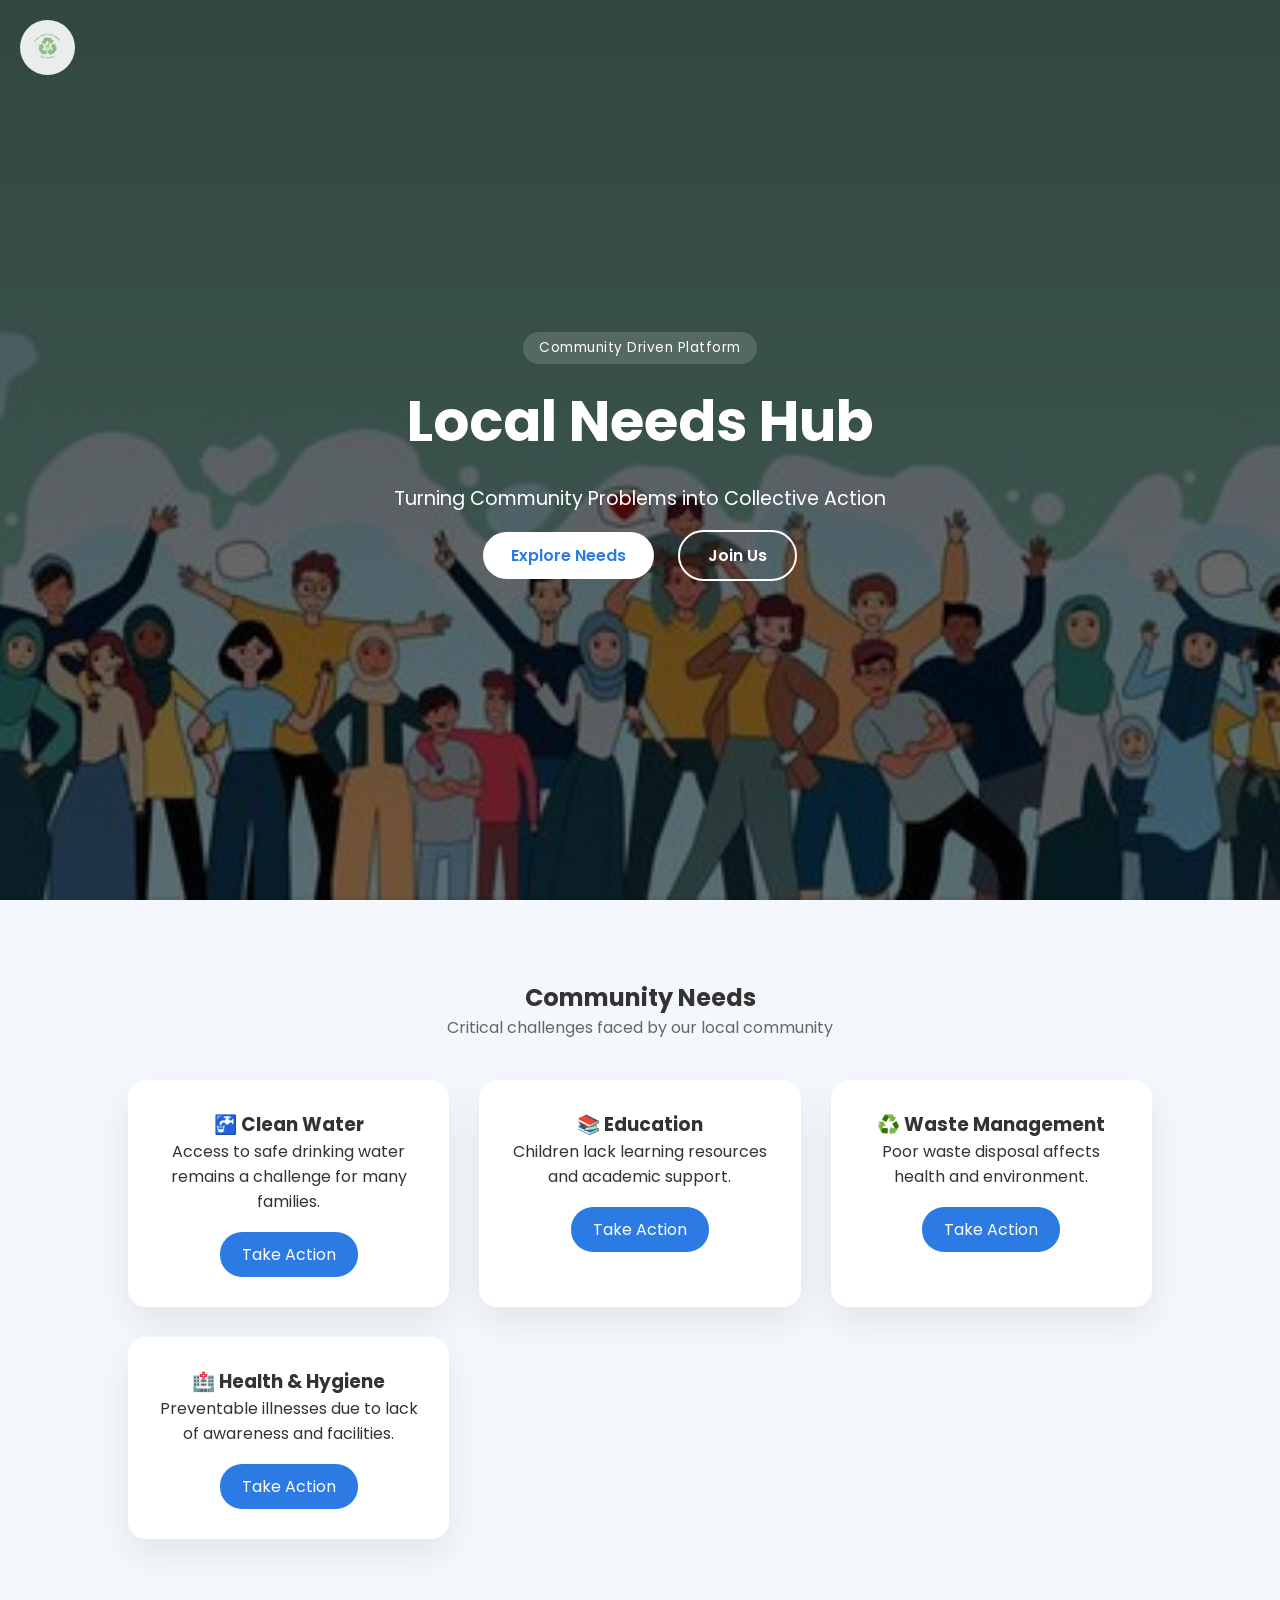
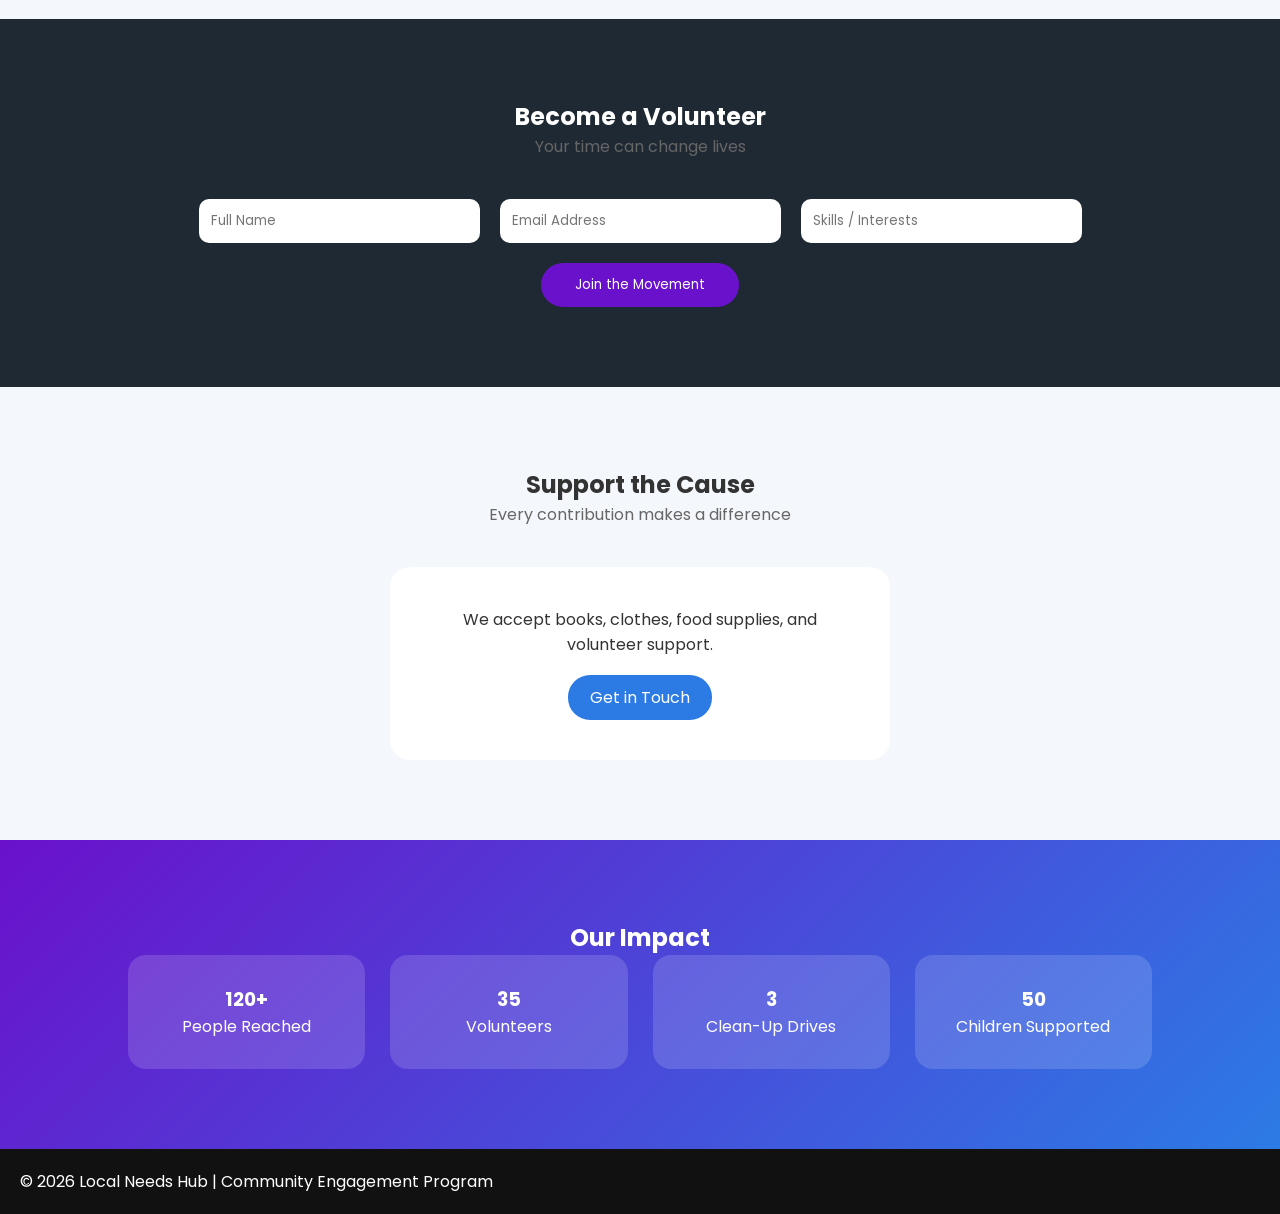
==== index.html @ 1763ef64 "Add files via upload" ====
<!DOCTYPE html>
<html lang="en">
<head>
    <meta charset="UTF-8">
    <title>Local Needs Hub</title>
    <link rel="stylesheet" href="style.css">
    <link href="https://fonts.googleapis.com/css2?family=Poppins:wght@300;400;600&display=swap" rel="stylesheet">
</head>
<body>

<!-- HERO -->
<section class="hero">

    <!-- 🔵 ADDED: BADGE ICON (top-left corner) -->
    <a href="badges.html" class="badge-link" title="View Community Badges">
        <img src="img/img2.png" alt="Community Badges">
    </a>
    <!-- 🔵 END ADD -->

    <div class="hero-content">

        <!-- 🔵 ADDED: HERO BADGE TEXT -->
        <span class="hero-badge">Community Driven Platform</span>
        <!-- 🔵 END ADD -->

        <h1>Local Needs Hub</h1>
        <p>Turning Community Problems into Collective Action</p>
        <div class="hero-buttons">
            <a href="#needs">Explore Needs</a>
            <a href="#volunteer" class="secondary">Join Us</a>
        </div>
    </div>
</section>

<!-- NEEDS -->
<section id="needs" class="section">
    <h2>Community Needs</h2>
    <p class="section-subtitle">Critical challenges faced by our local community</p>

    <div class="grid">
        <div class="need-card">
            <h3>🚰 Clean Water</h3>
            <p>Access to safe drinking water remains a challenge for many families.</p>
            <a href="water.html" class="action-btn">Take Action</a>
        </div>

        <div class="need-card">
            <h3>📚 Education</h3>
            <p>Children lack learning resources and academic support.</p>
            <a href="education.html" class="action-btn">Take Action</a>
        </div>

        <div class="need-card">
            <h3>♻️ Waste Management</h3>
            <p>Poor waste disposal affects health and environment.</p>
            <a href="waste.html" class="action-btn">Take Action</a>
        </div>

        <div class="need-card">
            <h3>🏥 Health & Hygiene</h3>
            <p>Preventable illnesses due to lack of awareness and facilities.</p>
            <a href="health.html" class="action-btn">Take Action</a>
        </div>
    </div>
</section>

<!-- VOLUNTEER -->
<section id="volunteer" class="section dark">
    <h2>Become a Volunteer</h2>
    <p class="section-subtitle">Your time can change lives</p>

    <form class="volunteer-form" id="volunteerForm">
        <input type="text" placeholder="Full Name" required>
        <input type="email" placeholder="Email Address" required>
        <input type="text" placeholder="Skills / Interests">
        <button type="submit">Join the Movement</button>
    </form>
</section>

<!-- DONATE -->
<section id="donate" class="section">
    <h2>Support the Cause</h2>
    <p class="section-subtitle">Every contribution makes a difference</p>

    <div class="donate-box">
        <p>We accept books, clothes, food supplies, and volunteer support.</p>
        <a href="#" class="action-btn" id="openDonateModal">Get in Touch</a>
    </div>
</section>

<!-- IMPACT -->
<section class="section impact">
    <h2>Our Impact</h2>

    <div class="impact-grid">
        <div class="impact-card">
            <h3>120+</h3>
            <p>People Reached</p>
        </div>
        <div class="impact-card">
            <h3>35</h3>
            <p>Volunteers</p>
        </div>
        <div class="impact-card">
            <h3>3</h3>
            <p>Clean-Up Drives</p>
        </div>
        <div class="impact-card">
            <h3>50</h3>
            <p>Children Supported</p>
        </div>
    </div>
</section>

<!-- FOOTER -->
<footer>
    <p>© 2026 Local Needs Hub | Community Engagement Program</p>
</footer>

<!-- GET IN TOUCH MODAL -->
<div class="modal" id="donateModal">
    <div class="modal-content">
        <span class="close-btn" id="closeDonateModal">&times;</span>

        <h2>Get in Touch</h2>
        <p class="section-subtitle">Tell us how you would like to support</p>

        <form id="donateForm">
            <input type="text" placeholder="Full Name" required>
            <input type="email" placeholder="Email Address" required>
            <input type="tel" placeholder="Mobile Number" required>

            <select required>
                <option value="">What do you want to donate?</option>
                <option>Books</option>
                <option>Clothes</option>
                <option>Food Supplies</option>
                <option>Volunteer Support</option>
                <option>Other</option>
            </select>

            <textarea placeholder="Additional information (quantity, ideas, pickup location, etc.)"></textarea>

            <button type="submit">Submit</button>
        </form>
    </div>
</div>

<script src="script.js"></script>
</body>
</html>
---- style.css ----
* {
    margin: 0;
    padding: 0;
    box-sizing: border-box;
    font-family: 'Poppins', sans-serif;
}

html {
    scroll-behavior: smooth;
}

body {
    background: #f4f7fb;
    color: #333;
}

/* ================= HERO ================= */
.hero {
    height: 100vh;
    position: relative;
    display: flex;
    justify-content: center;
    align-items: center;
    text-align: center;
    color: white;
    background: url('img/img1.jpg') center top / cover no-repeat;
}

.hero::before {
    content: "";
    position: absolute;
    inset: 0;
    background: linear-gradient(rgba(0,0,0,0.65), rgba(0,0,0,0.55));
}

.hero-content {
    position: relative;
    z-index: 1;
}

.hero h1 {
    font-size: 3.5rem;
}

.hero p {
    margin: 20px 0 30px;
    font-size: 1.2rem;
}

.hero-buttons a {
    text-decoration: none;
    padding: 12px 28px;
    border-radius: 30px;
    margin: 10px;
    background: white;
    color: #2c7be5;
    font-weight: 600;
}

.hero-buttons .secondary {
    background: transparent;
    border: 2px solid white;
    color: white;
}

/* ================= SECTION ================= */
.section {
    padding: 80px 10%;
    text-align: center;
}

.section-subtitle {
    color: #666;
    margin-bottom: 40px;
}

/* ================= GRID ================= */
.grid {
    display: grid;
    grid-template-columns: repeat(auto-fit, minmax(250px, 1fr));
    gap: 30px;
}

.need-card {
    background: white;
    padding: 30px;
    border-radius: 18px;
    box-shadow: 0 15px 35px rgba(0,0,0,0.08);
}

/* ================= BUTTON ================= */
.action-btn {
    display: inline-block;
    margin-top: 18px;
    padding: 10px 22px;
    background: #2c7be5;
    color: white;
    text-decoration: none;
    border-radius: 22px;
}

/* ================= VOLUNTEER ================= */
.dark {
    background: #1f2933;
    color: white;
}

.volunteer-form {
    display: flex;
    flex-wrap: wrap;
    gap: 20px;
    justify-content: center;
}

.volunteer-form input {
    padding: 12px;
    border-radius: 10px;
    border: none;
    min-width: 260px;
}

.volunteer-form button {
    padding: 12px 34px;
    background: #6a11cb;
    color: white;
    border-radius: 25px;
    border: none;
    cursor: pointer;
}

/* ================= DONATE ================= */
.donate-box {
    background: white;
    padding: 40px;
    border-radius: 20px;
    max-width: 500px;
    margin: auto;
}

/* ================= IMPACT ================= */
.impact {
    background: linear-gradient(135deg, #6a11cb, #2c7be5);
    color: white;
}

.impact-grid {
    display: grid;
    grid-template-columns: repeat(auto-fit, minmax(200px, 1fr));
    gap: 25px;
}

.impact-card {
    background: rgba(255,255,255,0.15);
    padding: 30px;
    border-radius: 18px;
}

/* ================= FOOTER ================= */
footer {
    background: #111;
    color: white;
    padding: 20px;
}

/* ================= MODAL ================= */
.modal {
    display: none;
    position: fixed;
    inset: 0;
    background: rgba(0,0,0,0.6);
    z-index: 999;
    align-items: center;
    justify-content: center;
}

.modal-content {
    background: white;
    padding: 35px;
    border-radius: 20px;
    width: 90%;
    max-width: 450px;
    position: relative;
}

.modal-content input,
.modal-content select,
.modal-content textarea {
    width: 100%;
    padding: 12px;
    margin: 10px 0;
    border-radius: 10px;
    border: 1px solid #ddd;
}

.modal-content textarea {
    resize: none;
    height: 80px;
}

.modal-content button {
    width: 100%;
    padding: 12px;
    border-radius: 25px;
    border: none;
    background: #2c7be5;
    color: white;
}

.close-btn {
    position: absolute;
    top: 12px;
    right: 18px;
    font-size: 1.5rem;
    cursor: pointer;
}

/* ================= BADGE ICON (TOP-LEFT HERO) ================= */
.badge-link {
    position: absolute;
    top: 20px;
    left: 20px;
    z-index: 3;
}

.badge-link img {
    width: 55px;
    height: 55px;
    border-radius: 50%;
    cursor: pointer;
    background: rgba(255,255,255,0.9);
    padding: 6px;
    transition: transform 0.3s ease, box-shadow 0.3s ease;
}

.badge-link img:hover {
    transform: scale(1.1);
    box-shadow: 0 0 18px rgba(0,0,0,0.4);
}

/* ================= HERO BADGE TEXT ================= */
.hero-badge {
    display: inline-block;
    margin-bottom: 15px;
    padding: 6px 16px;
    border-radius: 20px;
    background: rgba(255,255,255,0.15);
    color: white;
    font-size: 0.85rem;
    letter-spacing: 0.5px;
}
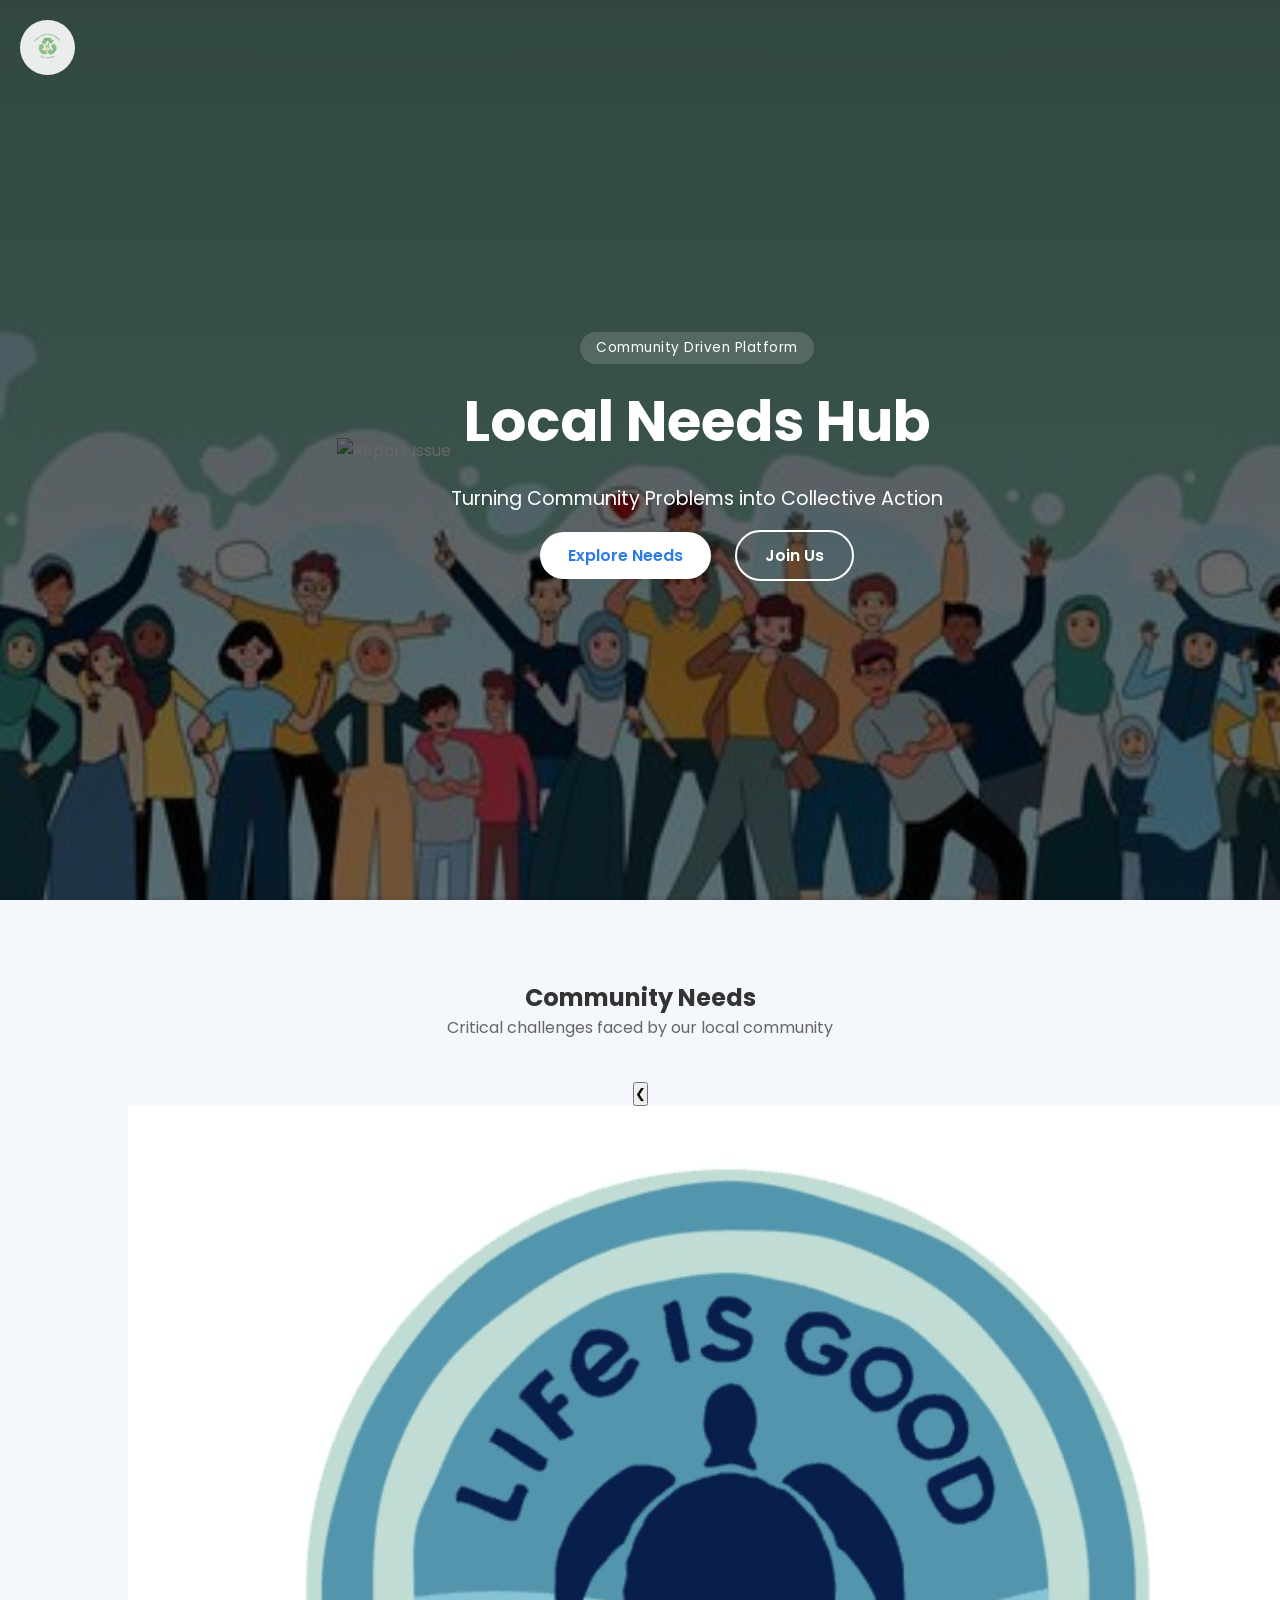
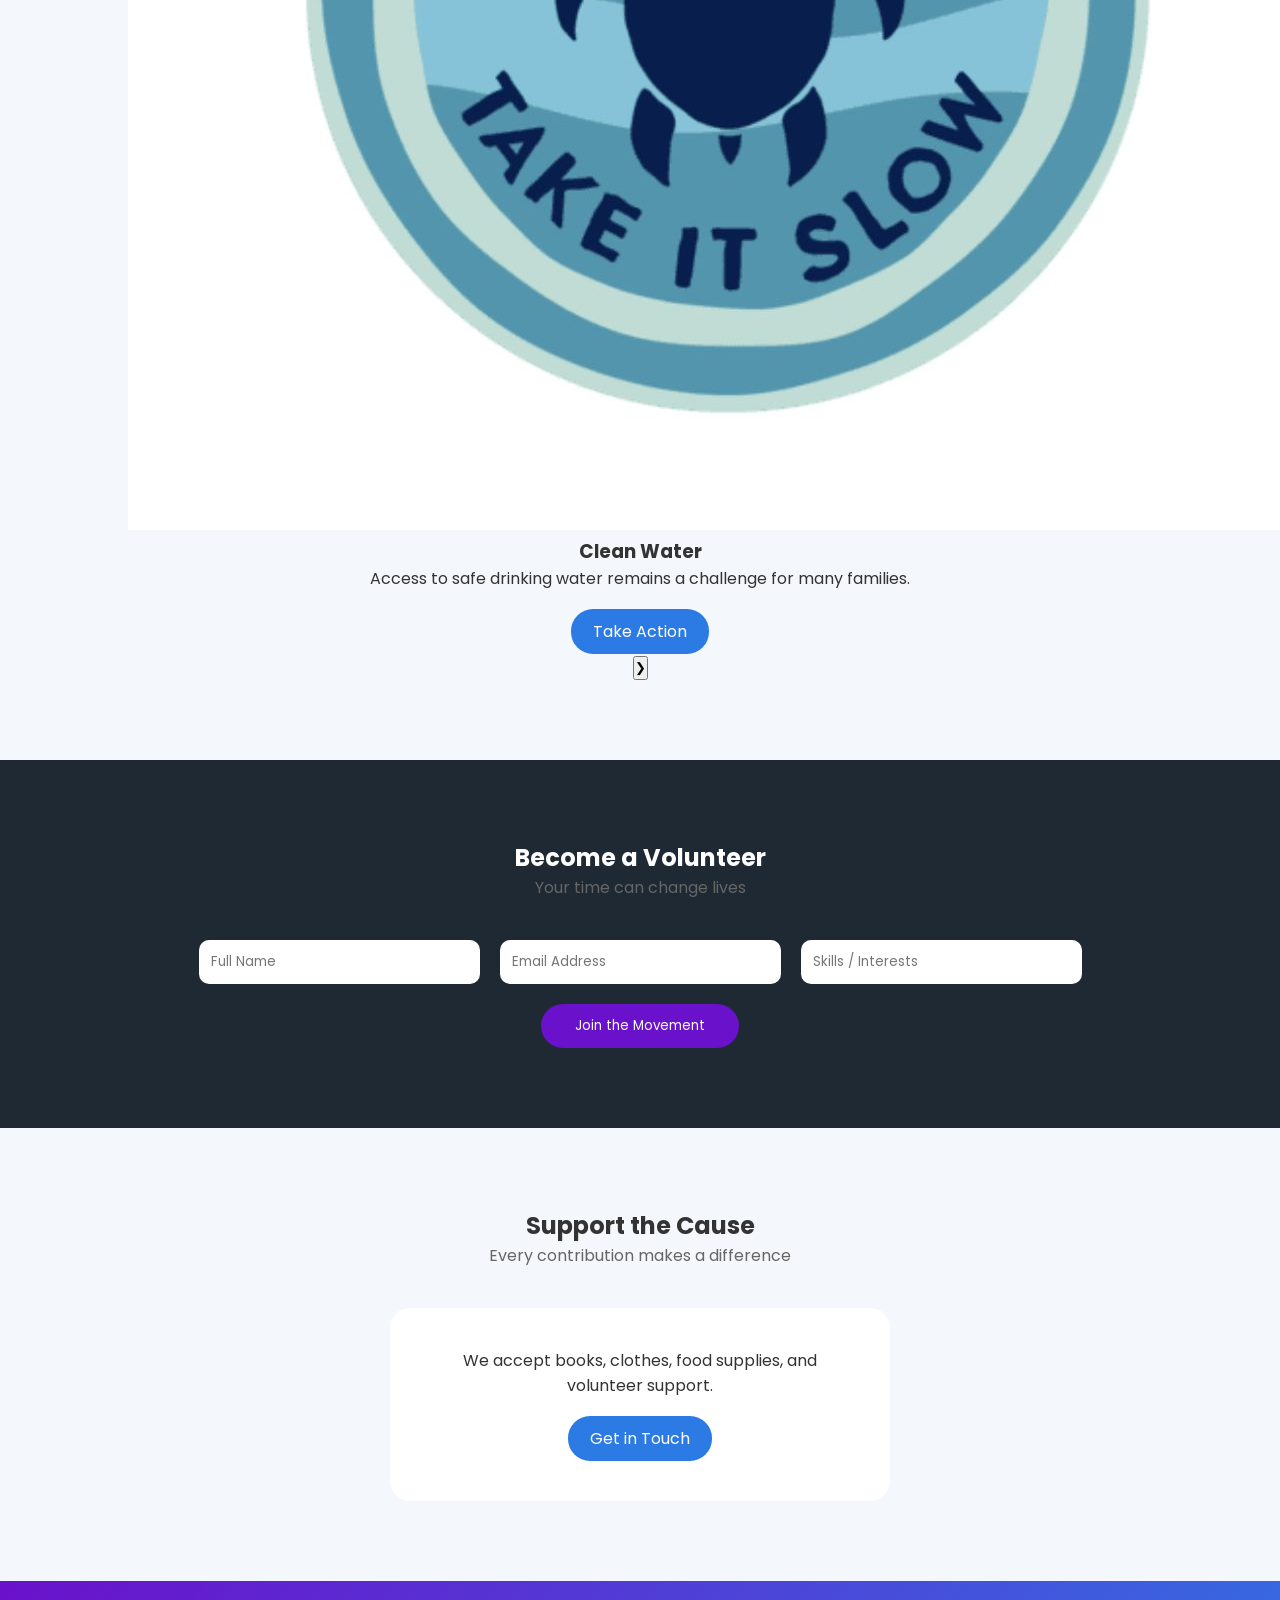
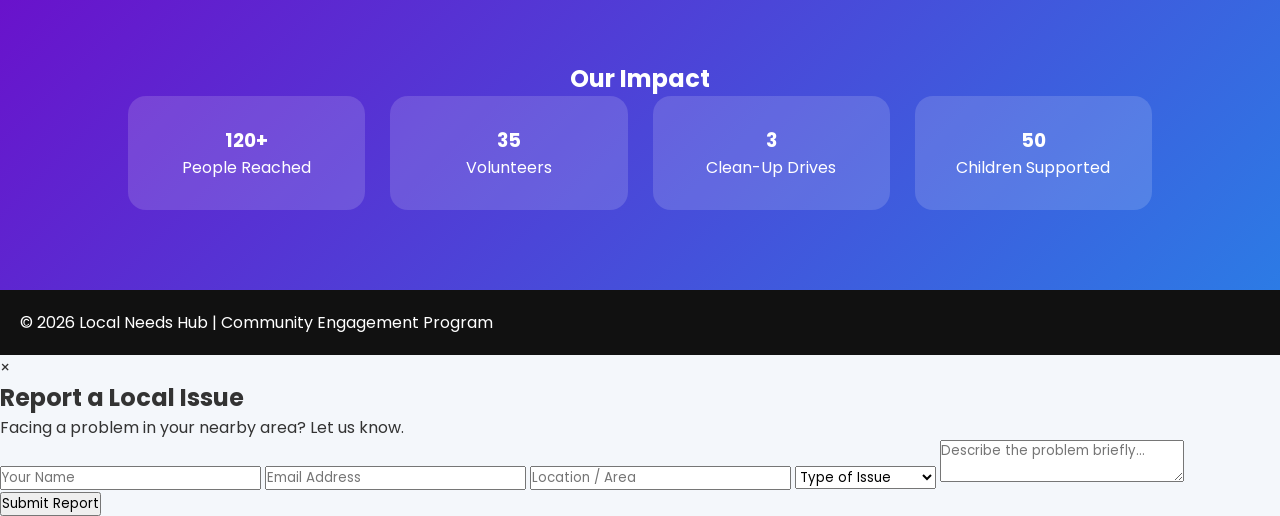
==== commit 96c7031d: "Enhance index.html with report issue and slider Added a report issue feature and improved the commun" ====
--- a/index.html
+++ b/index.html
@@ -8,23 +8,26 @@
 </head>
 <body>
 
-<!-- HERO -->
+<!-- ================= HERO ================= -->
 <section class="hero">
+    <!-- Caution / Report Issue Button -->
+    <!-- Caution / Report Issue Icon -->
+    <img src="img/caution.png" alt="Report Issue"
+     id="openReport"
+     class="report-icon">
 
-    <!-- 🔵 ADDED: BADGE ICON (top-left corner) -->
+
+
+    <!-- BADGE ICON -->
     <a href="badges.html" class="badge-link" title="View Community Badges">
         <img src="img/img2.png" alt="Community Badges">
     </a>
-    <!-- 🔵 END ADD -->
 
     <div class="hero-content">
-
-        <!-- 🔵 ADDED: HERO BADGE TEXT -->
         <span class="hero-badge">Community Driven Platform</span>
-        <!-- 🔵 END ADD -->
-
         <h1>Local Needs Hub</h1>
         <p>Turning Community Problems into Collective Action</p>
+
         <div class="hero-buttons">
             <a href="#needs">Explore Needs</a>
             <a href="#volunteer" class="secondary">Join Us</a>
@@ -32,52 +35,50 @@
     </div>
 </section>
 
-<!-- NEEDS -->
-<section id="needs" class="section">
+<!-- ================= COMMUNITY NEEDS (SPLIT + SLIDER) ================= -->
+<section id="needs" class="section needs-slider">
+
     <h2>Community Needs</h2>
     <p class="section-subtitle">Critical challenges faced by our local community</p>
 
-    <div class="grid">
-        <div class="need-card">
-            <h3>🚰 Clean Water</h3>
-            <p>Access to safe drinking water remains a challenge for many families.</p>
-            <a href="water.html" class="action-btn">Take Action</a>
+    <div class="slider-container">
+
+        <button class="nav-btn left" onclick="prevSlide()">&#10094;</button>
+
+        <div class="slider-image">
+            <img id="needImage" src="img/water.jpg" alt="Community Need">
         </div>
 
-        <div class="need-card">
-            <h3>📚 Education</h3>
-            <p>Children lack learning resources and academic support.</p>
-            <a href="education.html" class="action-btn">Take Action</a>
+        <div class="slider-content">
+            <h3 id="needTitle">Clean Water</h3>
+            <p id="needText">
+                Access to safe drinking water remains a challenge for many families.
+            </p>
+            <a id="needLink" href="water.html" class="action-btn">Take Action</a>
         </div>
 
-        <div class="need-card">
-            <h3>♻️ Waste Management</h3>
-            <p>Poor waste disposal affects health and environment.</p>
-            <a href="waste.html" class="action-btn">Take Action</a>
-        </div>
+        <button class="nav-btn right" onclick="nextSlide()">&#10095;</button>
 
-        <div class="need-card">
-            <h3>🏥 Health & Hygiene</h3>
-            <p>Preventable illnesses due to lack of awareness and facilities.</p>
-            <a href="health.html" class="action-btn">Take Action</a>
-        </div>
     </div>
 </section>
 
-<!-- VOLUNTEER -->
+<!-- ================= VOLUNTEER ================= -->
 <section id="volunteer" class="section dark">
     <h2>Become a Volunteer</h2>
     <p class="section-subtitle">Your time can change lives</p>
 
-    <form class="volunteer-form" id="volunteerForm">
+    <form class="volunteer-form">
         <input type="text" placeholder="Full Name" required>
         <input type="email" placeholder="Email Address" required>
         <input type="text" placeholder="Skills / Interests">
-        <button type="submit">Join the Movement</button>
+       <button class="btn-primary btn-purple">
+         Join the Movement
+        </button>
+
     </form>
 </section>
 
-<!-- DONATE -->
+<!-- ================= DONATE ================= -->
 <section id="donate" class="section">
     <h2>Support the Cause</h2>
     <p class="section-subtitle">Every contribution makes a difference</p>
@@ -88,7 +89,7 @@
     </div>
 </section>
 
-<!-- IMPACT -->
+<!-- ================= IMPACT ================= -->
 <section class="section impact">
     <h2>Our Impact</h2>
 
@@ -112,12 +113,12 @@
     </div>
 </section>
 
-<!-- FOOTER -->
+<!-- ================= FOOTER ================= -->
 <footer>
     <p>© 2026 Local Needs Hub | Community Engagement Program</p>
 </footer>
 
-<!-- GET IN TOUCH MODAL -->
+<!-- ================= DONATION MODAL ================= -->
 <div class="modal" id="donateModal">
     <div class="modal-content">
         <span class="close-btn" id="closeDonateModal">&times;</span>
@@ -125,7 +126,7 @@
         <h2>Get in Touch</h2>
         <p class="section-subtitle">Tell us how you would like to support</p>
 
-        <form id="donateForm">
+        <form>
             <input type="text" placeholder="Full Name" required>
             <input type="email" placeholder="Email Address" required>
             <input type="tel" placeholder="Mobile Number" required>
@@ -139,10 +140,44 @@
                 <option>Other</option>
             </select>
 
-            <textarea placeholder="Additional information (quantity, ideas, pickup location, etc.)"></textarea>
+            <textarea placeholder="Additional information"></textarea>
+            <button type="submit" class="btn-primary">
+             Submit
+        </button>
 
-            <button type="submit">Submit</button>
         </form>
+    </div>
+</div>
+<!-- REPORT ISSUE MODAL -->
+<div class="report-modal" id="reportModal">
+    <div class="report-box">
+
+        <span class="close-report" id="closeReport">&times;</span>
+
+        <h2>Report a Local Issue</h2>
+        <p class="report-subtitle">
+            Facing a problem in your nearby area? Let us know.
+        </p>
+
+        <form class="report-form">
+            <input type="text" placeholder="Your Name" required>
+            <input type="email" placeholder="Email Address" required>
+            <input type="text" placeholder="Location / Area" required>
+
+            <select required>
+                <option value="">Type of Issue</option>
+                <option>Water Problem</option>
+                <option>Waste / Garbage</option>
+                <option>Health & Hygiene</option>
+                <option>Education</option>
+                <option>Other</option>
+            </select>
+
+            <textarea placeholder="Describe the problem briefly..." required></textarea>
+
+            <button type="submit">Submit Report</button>
+        </form>
+
     </div>
 </div>
 
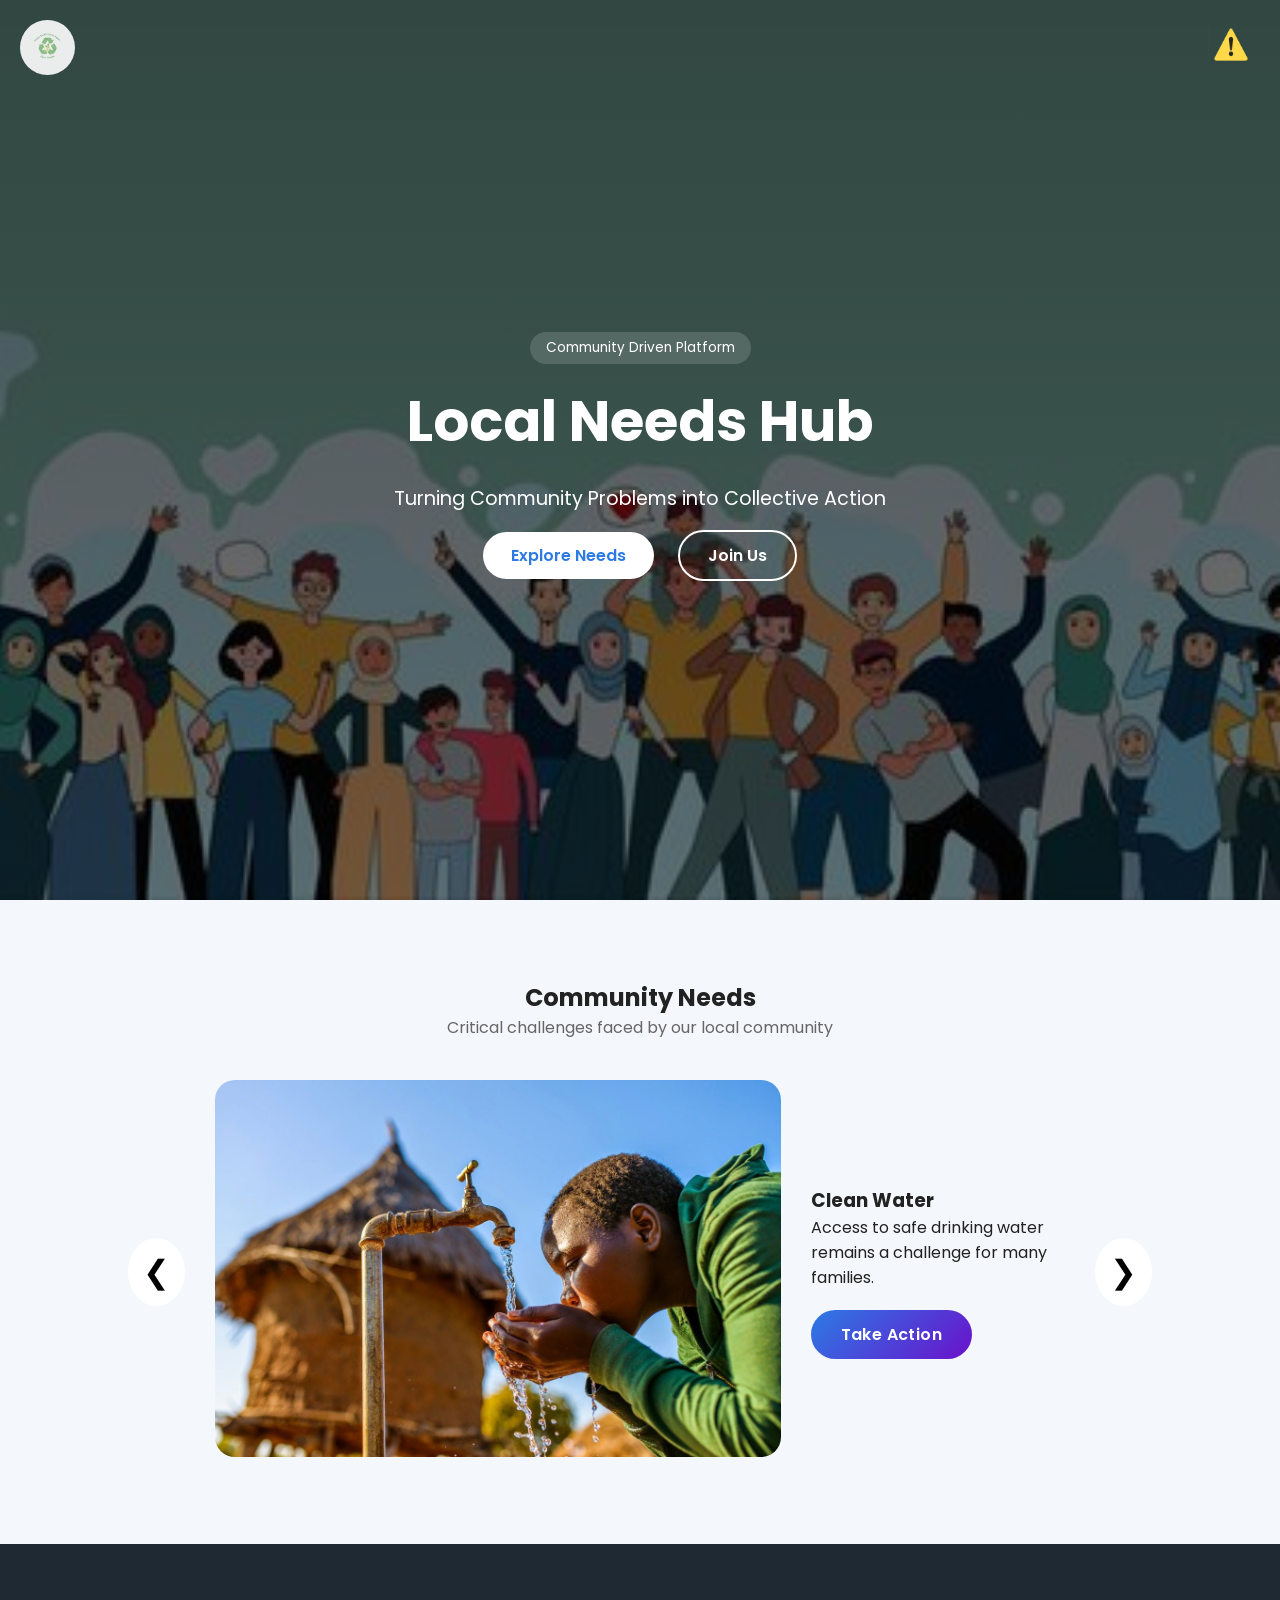
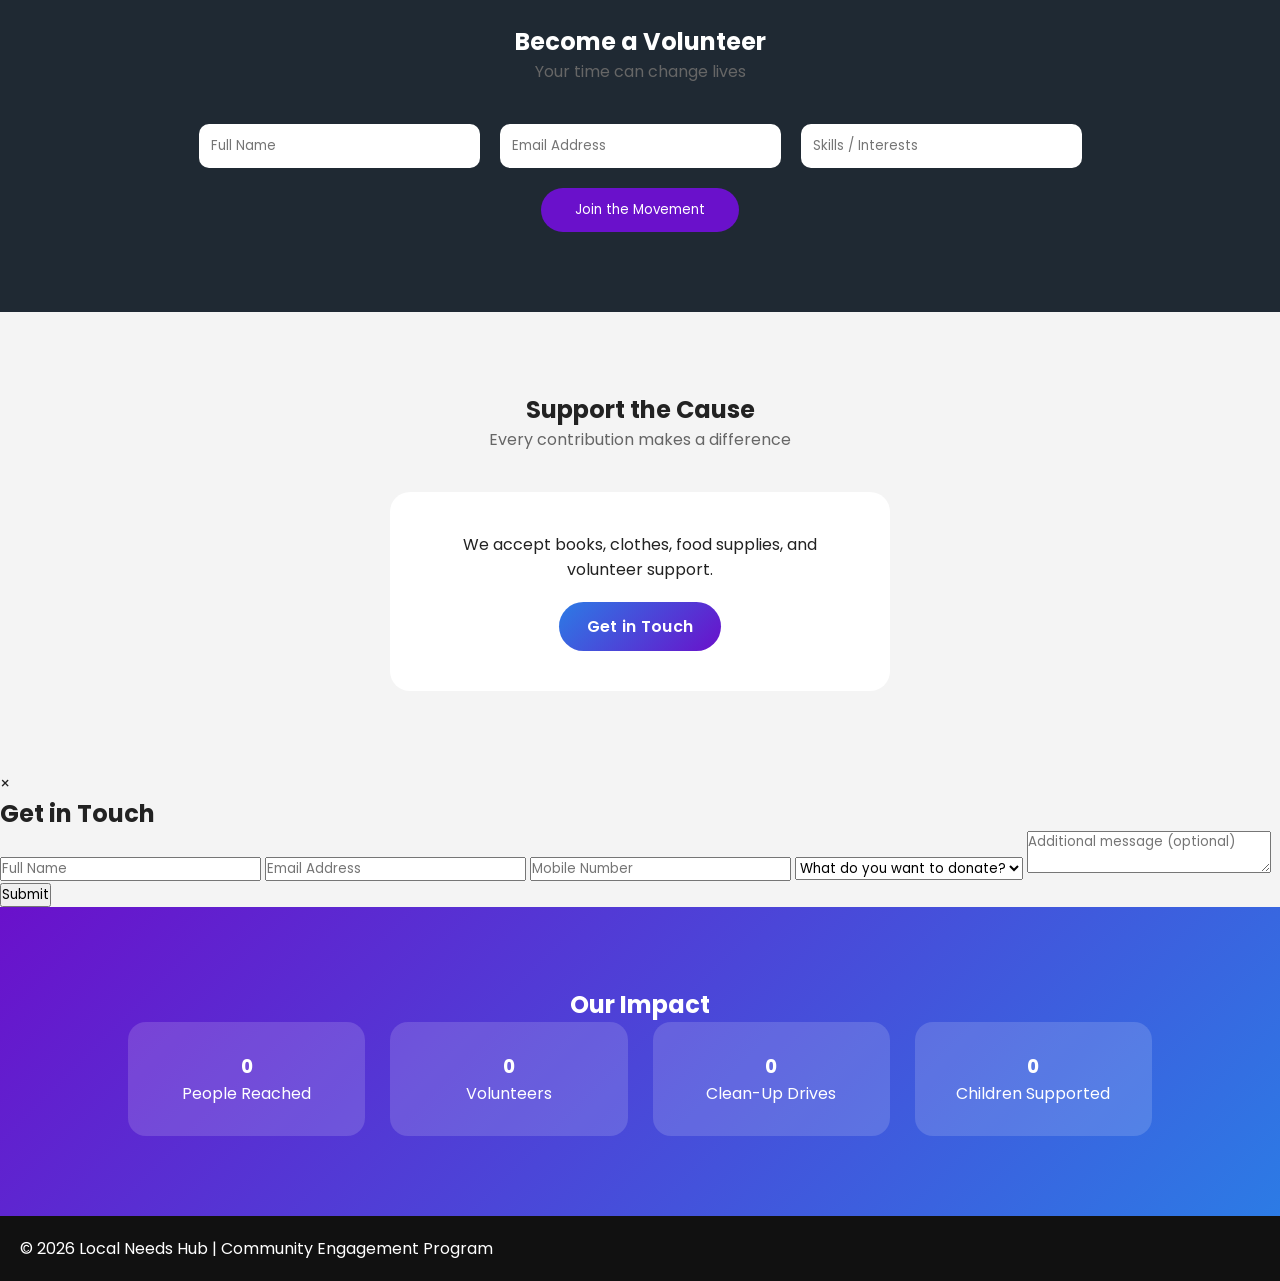
==== commit 3320fcc4: "Refactor index.html structure and clean up code" ====
--- a/index.html
+++ b/index.html
@@ -67,18 +67,17 @@
     <h2>Become a Volunteer</h2>
     <p class="section-subtitle">Your time can change lives</p>
 
-    <form class="volunteer-form">
-        <input type="text" placeholder="Full Name" required>
-        <input type="email" placeholder="Email Address" required>
-        <input type="text" placeholder="Skills / Interests">
-       <button class="btn-primary btn-purple">
-         Join the Movement
-        </button>
+    <form id="volunteerForm" class="volunteer-form">
+    <input type="text" id="volName" placeholder="Full Name" required>
+    <input type="email" id="volEmail" placeholder="Email Address" required>
+    <input type="text" id="volSkills" placeholder="Skills / Interests" required>
+    <button type="submit">Join the Movement</button>
+</form>
 
-    </form>
 </section>
 
 <!-- ================= DONATE ================= -->
+<!-- GET IN TOUCH BUTTON -->
 <section id="donate" class="section">
     <h2>Support the Cause</h2>
     <p class="section-subtitle">Every contribution makes a difference</p>
@@ -89,98 +88,71 @@
     </div>
 </section>
 
+<!-- CONTACT MODAL -->
+<div class="donate-modal" id="donateModal">
+    <div class="donate-box-modal">
+
+        <span class="close-modal" id="closeDonateModal">&times;</span>
+
+        <h2>Get in Touch</h2>
+
+        <form id="contactForm">
+            <input type="text" id="contactName" name="name" placeholder="Full Name" required>
+            <input type="email" id="contactEmail" name="email" placeholder="Email Address" required>
+            <input type="text" id="contactMobile" name="mobile" placeholder="Mobile Number" required>
+
+            <select id="donationType" name="donationType" required>
+                <option value="" disabled selected>What do you want to donate?</option>
+                <option value="Books">Books</option>
+                <option value="Clothes">Clothes</option>
+                <option value="Food">Food</option>
+                <option value="Volunteer">Volunteer Support</option>
+            </select>
+
+            <textarea id="contactMessage" name="message" placeholder="Additional message (optional)"></textarea>
+
+            <button type="submit">Submit</button>
+        </form>
+
+    </div>
+</div>
+
+
+
+
 <!-- ================= IMPACT ================= -->
 <section class="section impact">
     <h2>Our Impact</h2>
 
     <div class="impact-grid">
         <div class="impact-card">
-            <h3>120+</h3>
+            <h3 id="peopleReached">0</h3>
             <p>People Reached</p>
         </div>
+
         <div class="impact-card">
-            <h3>35</h3>
+            <h3 id="volunteers">0</h3>
             <p>Volunteers</p>
         </div>
+
         <div class="impact-card">
-            <h3>3</h3>
+            <h3 id="cleanUps">0</h3>
             <p>Clean-Up Drives</p>
         </div>
+
         <div class="impact-card">
-            <h3>50</h3>
+            <h3 id="children">0</h3>
             <p>Children Supported</p>
         </div>
     </div>
 </section>
+
 
 <!-- ================= FOOTER ================= -->
 <footer>
     <p>© 2026 Local Needs Hub | Community Engagement Program</p>
 </footer>
 
-<!-- ================= DONATION MODAL ================= -->
-<div class="modal" id="donateModal">
-    <div class="modal-content">
-        <span class="close-btn" id="closeDonateModal">&times;</span>
-
-        <h2>Get in Touch</h2>
-        <p class="section-subtitle">Tell us how you would like to support</p>
-
-        <form>
-            <input type="text" placeholder="Full Name" required>
-            <input type="email" placeholder="Email Address" required>
-            <input type="tel" placeholder="Mobile Number" required>
-
-            <select required>
-                <option value="">What do you want to donate?</option>
-                <option>Books</option>
-                <option>Clothes</option>
-                <option>Food Supplies</option>
-                <option>Volunteer Support</option>
-                <option>Other</option>
-            </select>
-
-            <textarea placeholder="Additional information"></textarea>
-            <button type="submit" class="btn-primary">
-             Submit
-        </button>
-
-        </form>
-    </div>
-</div>
-<!-- REPORT ISSUE MODAL -->
-<div class="report-modal" id="reportModal">
-    <div class="report-box">
-
-        <span class="close-report" id="closeReport">&times;</span>
-
-        <h2>Report a Local Issue</h2>
-        <p class="report-subtitle">
-            Facing a problem in your nearby area? Let us know.
-        </p>
-
-        <form class="report-form">
-            <input type="text" placeholder="Your Name" required>
-            <input type="email" placeholder="Email Address" required>
-            <input type="text" placeholder="Location / Area" required>
-
-            <select required>
-                <option value="">Type of Issue</option>
-                <option>Water Problem</option>
-                <option>Waste / Garbage</option>
-                <option>Health & Hygiene</option>
-                <option>Education</option>
-                <option>Other</option>
-            </select>
-
-            <textarea placeholder="Describe the problem briefly..." required></textarea>
-
-            <button type="submit">Submit Report</button>
-        </form>
-
-    </div>
-</div>
-
 <script src="script.js"></script>
 </body>
 </html>
--- a/style.css
+++ b/style.css
@@ -1,3 +1,4 @@
+/* RESET */
 * {
     margin: 0;
     padding: 0;
@@ -14,7 +15,7 @@
     color: #333;
 }
 
-/* ================= HERO ================= */
+/* HERO */
 .hero {
     height: 100vh;
     position: relative;
@@ -63,7 +64,41 @@
     color: white;
 }
 
-/* ================= SECTION ================= */
+/* HERO BADGE */
+.hero-badge {
+    display: inline-block;
+    margin-bottom: 15px;
+    padding: 6px 16px;
+    border-radius: 20px;
+    background: rgba(255,255,255,0.15);
+    color: white;
+    font-size: 0.85rem;
+}
+
+/* BADGE ICON */
+.badge-link {
+    position: absolute;
+    top: 20px;
+    left: 20px;
+    z-index: 3;
+}
+
+.badge-link img {
+    width: 55px;
+    height: 55px;
+    border-radius: 50%;
+    padding: 6px;
+    background: rgba(255,255,255,0.9);
+    cursor: pointer;
+    transition: transform 0.3s, box-shadow 0.3s;
+}
+
+.badge-link img:hover {
+    transform: scale(1.1);
+    box-shadow: 0 0 18px rgba(0,0,0,0.4);
+}
+
+/* SECTION */
 .section {
     padding: 80px 10%;
     text-align: center;
@@ -74,32 +109,7 @@
     margin-bottom: 40px;
 }
 
-/* ================= GRID ================= */
-.grid {
-    display: grid;
-    grid-template-columns: repeat(auto-fit, minmax(250px, 1fr));
-    gap: 30px;
-}
-
-.need-card {
-    background: white;
-    padding: 30px;
-    border-radius: 18px;
-    box-shadow: 0 15px 35px rgba(0,0,0,0.08);
-}
-
-/* ================= BUTTON ================= */
-.action-btn {
-    display: inline-block;
-    margin-top: 18px;
-    padding: 10px 22px;
-    background: #2c7be5;
-    color: white;
-    text-decoration: none;
-    border-radius: 22px;
-}
-
-/* ================= VOLUNTEER ================= */
+/* VOLUNTEER */
 .dark {
     background: #1f2933;
     color: white;
@@ -125,10 +135,9 @@
     color: white;
     border-radius: 25px;
     border: none;
-    cursor: pointer;
-}
-
-/* ================= DONATE ================= */
+}
+
+/* DONATE */
 .donate-box {
     background: white;
     padding: 40px;
@@ -137,7 +146,7 @@
     margin: auto;
 }
 
-/* ================= IMPACT ================= */
+/* IMPACT */
 .impact {
     background: linear-gradient(135deg, #6a11cb, #2c7be5);
     color: white;
@@ -155,14 +164,14 @@
     border-radius: 18px;
 }
 
-/* ================= FOOTER ================= */
+/* FOOTER */
 footer {
     background: #111;
     color: white;
     padding: 20px;
 }
 
-/* ================= MODAL ================= */
+/* MODAL */
 .modal {
     display: none;
     position: fixed;
@@ -179,72 +188,621 @@
     border-radius: 20px;
     width: 90%;
     max-width: 450px;
+}
+
+/* ================= SLIDER ================= */
+.needs-slider {
+    background: #f4f7fb;
+}
+
+.slider-container {
+    display: flex;
+    align-items: center;
+    gap: 30px;
     position: relative;
-}
-
+    max-width: 1100px;
+    margin: auto;
+}
+
+.slider-image img {
+    width: 100%;
+    border-radius: 20px;
+}
+
+.slider-content {
+    text-align: left;
+}
+
+.nav-btn {
+    background: white;
+    border: none;
+    font-size: 2rem;
+    cursor: pointer;
+    padding: 10px 15px;
+    border-radius: 50%;
+}
+
+/* ================= SLIDER TRANSITIONS ================= */
+
+/* Image transition */
+.slider-image img {
+    transition: opacity 0.4s ease, transform 0.4s ease;
+}
+
+/* Text transition */
+.slider-content {
+    transition: opacity 0.4s ease, transform 0.4s ease;
+}
+
+/* Hidden state (used during slide change) */
+.fade-out {
+    opacity: 0;
+    transform: translateX(20px);
+}
+
+/* ================= DONATE MODAL ENHANCED STYLING ================= */
+
+.modal {
+    display: none;
+    position: fixed;
+    inset: 0;
+    background: rgba(0,0,0,0.55);
+    z-index: 999;
+    display: flex;
+    align-items: center;
+    justify-content: center;
+}
+
+/* Smooth popup */
+.modal-content {
+    background: white;
+    padding: 40px;
+    border-radius: 20px;
+    width: 90%;
+    max-width: 520px;
+    position: relative;
+    animation: popUp 0.35s ease;
+}
+
+/* Animation */
+@keyframes popUp {
+    from {
+        transform: scale(0.9);
+        opacity: 0;
+    }
+    to {
+        transform: scale(1);
+        opacity: 1;
+    }
+}
+
+/* Close button */
+.close-btn {
+    position: absolute;
+    top: 18px;
+    right: 22px;
+    font-size: 1.5rem;
+    cursor: pointer;
+    color: #666;
+}
+
+.close-btn:hover {
+    color: #000;
+}
+
+/* Form layout */
+.modal-content form {
+    display: grid;
+    grid-template-columns: 1fr 1fr;
+    gap: 15px;
+    margin-top: 20px;
+}
+
+/* Full width elements */
+.modal-content textarea,
+.modal-content select,
+.modal-content button {
+    grid-column: span 2;
+}
+
+/* Inputs */
 .modal-content input,
 .modal-content select,
 .modal-content textarea {
-    width: 100%;
     padding: 12px;
-    margin: 10px 0;
     border-radius: 10px;
     border: 1px solid #ddd;
-}
-
+    font-size: 0.95rem;
+}
+
+/* Textarea */
 .modal-content textarea {
     resize: none;
-    height: 80px;
-}
-
+    height: 90px;
+}
+
+/* Submit button */
 .modal-content button {
-    width: 100%;
     padding: 12px;
     border-radius: 25px;
     border: none;
     background: #2c7be5;
     color: white;
-}
-
-.close-btn {
+    font-weight: 600;
+    cursor: pointer;
+    transition: background 0.3s ease;
+}
+
+.modal-content button:hover {
+    background: #1a5fd0;
+}
+
+/* ================= GET IN TOUCH CTA FIX ================= */
+
+.donate-box .action-btn {
+    display: inline-block;
+    margin-top: 20px;
+    padding: 12px 28px;
+    background: linear-gradient(135deg, #2c7be5, #6a11cb);
+    color: white;
+    text-decoration: none;
+    border-radius: 30px;
+    font-weight: 600;
+    letter-spacing: 0.3px;
+    transition: transform 0.3s ease, box-shadow 0.3s ease;
+}
+
+/* Hover effect */
+.donate-box .action-btn:hover {
+    transform: translateY(-3px);
+    box-shadow: 0 12px 25px rgba(44,123,229,0.35);
+}
+
+/* ================= TAKE ACTION BUTTON FIX ================= */
+
+.slider-content .action-btn {
+    display: inline-block;
+    margin-top: 20px;
+    padding: 12px 30px;
+    background: linear-gradient(135deg, #2c7be5, #6a11cb);
+    color: #fff;
+    text-decoration: none;
+    border-radius: 30px;
+    font-weight: 600;
+    letter-spacing: 0.4px;
+    transition: all 0.3s ease;
+}
+
+/* Hover animation */
+.slider-content .action-btn:hover {
+    transform: translateY(-3px);
+    box-shadow: 0 14px 28px rgba(44,123,229,0.35);
+}
+
+/* ================= UNIFIED BUTTON STYLE ================= */
+.btn-primary {
+    display: inline-flex;
+    align-items: center;
+    justify-content: center;
+
+    padding: 14px 36px;
+    border-radius: 999px;
+
+    background: linear-gradient(135deg, #2c7be5, #1e5fd8);
+    color: #fff;
+
+    font-weight: 600;
+    font-size: 1rem;
+    text-decoration: none;
+
+    border: none;
+    cursor: pointer;
+
+    transition: transform 0.25s ease, box-shadow 0.25s ease;
+}
+
+.btn-primary:hover {
+    transform: translateY(-2px);
+    box-shadow: 0 12px 25px rgba(44, 123, 229, 0.35);
+}
+
+.btn-primary:active {
+    transform: scale(0.97);
+}
+
+.btn-purple {
+    background: linear-gradient(135deg, #7b2ff7, #5a11cb);
+}
+
+.btn-purple:hover {
+    box-shadow: 0 12px 25px rgba(123, 47, 247, 0.35);
+}
+
+
+/* ================= BADGE PAGE LAYOUT ================= */
+
+.badge-row {
+    display: flex;
+    align-items: center;
+    gap: 40px;
+
+    background: #ffffff;
+    padding: 35px;
+    margin-bottom: 40px;
+
+    border-radius: 22px;
+    box-shadow: 0 18px 40px rgba(0,0,0,0.08);
+}
+
+/* Image side */
+.badge-image {
+    flex: 1;
+    text-align: center;
+}
+
+.badge-image img {
+    max-width: 180px;
+    width: 100%;
+    transition: transform 0.3s ease;
+}
+
+.badge-row:hover .badge-image img {
+    transform: scale(1.05);
+}
+
+/* Content side */
+.badge-content {
+    flex: 2;
+    text-align: left;
+}
+
+.badge-content h3 {
+    margin-bottom: 12px;
+    font-size: 1.4rem;
+}
+
+.badge-content p {
+    color: #555;
+    line-height: 1.6;
+}
+
+/* Alternate layout (image right) */
+.badge-row:nth-child(even) {
+    flex-direction: row-reverse;
+}
+
+/* Responsive */
+@media (max-width: 768px) {
+    .badge-row {
+        flex-direction: column;
+        text-align: center;
+    }
+
+    .badge-content {
+        text-align: center;
+    }
+}
+/* ================= BADGE GALLERY (AWWWARDS STYLE) ================= */
+
+.badge-gallery {
+    background: #f4f7fb;
+}
+
+.badge-grid {
+    display: grid;
+    grid-template-columns: repeat(auto-fit, minmax(280px, 1fr));
+    gap: 35px;
+    margin-top: 50px;
+}
+
+/* Card */
+.badge-card {
+    background: #fff;
+    border-radius: 22px;
+    overflow: hidden;
+    box-shadow: 0 18px 40px rgba(0,0,0,0.08);
+    transition: transform 0.35s ease, box-shadow 0.35s ease;
+    cursor: pointer;
+}
+
+.badge-card:hover {
+    transform: translateY(-10px);
+    box-shadow: 0 30px 60px rgba(0,0,0,0.15);
+}
+
+/* Image */
+.badge-image-wrap {
+    background: linear-gradient(135deg, #585758, #c9c9c9);
+    padding: 40px;
+    display: flex;
+    justify-content: center;
+    align-items: center;
+}
+
+.badge-image-wrap img {
+    max-width: 160px;
+    width: 100%;
+}
+
+/* Info */
+.badge-info {
+    padding: 22px;
+    text-align: left;
+}
+
+.badge-info h3 {
+    font-size: 1.2rem;
+    margin-bottom: 6px;
+}
+
+.badge-info p {
+    font-size: 0.95rem;
+    color: #666;
+}
+
+
+/* ACTION BUTTON – COMMON STYLE */
+.action-btn {
+    display: inline-block;
+    padding: 12px 34px;
+    border-radius: 30px;
+    background: linear-gradient(135deg, #1e5bd7, #2c7be5);
+    color: #fff;
+    font-weight: 600;
+    text-decoration: none;
+    border: none;
+    cursor: pointer;
+    transition: transform 0.3s ease, box-shadow 0.3s ease, opacity 0.3s;
+}
+
+.action-btn:hover {
+    transform: translateY(-2px);
+    box-shadow: 0 10px 25px rgba(44, 123, 229, 0.35);
+    opacity: 0.95;
+}
+
+/* BACK TO HOME – optional small tweak */
+.back-home {
+    margin-top: 40px;
+}
+
+/* RESET */
+* {
+    margin: 0;
+    padding: 0;
+    box-sizing: border-box;
+    font-family: 'Poppins', sans-serif;
+}
+
+body {
+    background: #f4f4f4;
+    color: #222;
+}
+
+/* DOMAIN HERO */
+.domain-hero {
+    background: #e5e5e5;
+    padding: 70px 10%;
+    text-align: center;
+    border-radius: 0 0 35px 35px;
+}
+
+.domain-hero h1 {
+    font-size: 2.8rem;
+    margin-bottom: 10px;
+}
+
+.domain-hero p {
+    color: #555;
+    font-size: 1.1rem;
+}
+
+/* NGO SECTION */
+.ngo-section {
+    padding: 70px 10%;
+}
+
+.ngo-section h2 {
+    text-align: center;
+    font-size: 2rem;
+    margin-bottom: 50px;
+}
+
+/* NGO GRID */
+.ngo-grid {
+    display: grid;
+    grid-template-columns: repeat(auto-fit, minmax(280px, 1fr));
+    gap: 30px;
+}
+
+/* NGO CARD */
+.ngo-card {
+    background: #fff;
+    padding: 28px;
+    border-radius: 22px;
+    box-shadow: 0 12px 28px rgba(0,0,0,0.08);
+    transition: transform 0.3s ease, box-shadow 0.3s ease;
+}
+
+.ngo-card:hover {
+    transform: translateY(-8px);
+    box-shadow: 0 20px 45px rgba(0,0,0,0.12);
+}
+
+.ngo-card h3 {
+    margin-bottom: 10px;
+    font-size: 1.35rem;
+}
+
+.ngo-card p {
+    font-size: 0.95rem;
+    margin-bottom: 6px;
+    color: #555;
+}
+
+/* NGO BUTTON */
+.ngo-link {
+    display: inline-block;
+    margin-top: 14px;
+    padding: 10px 24px;
+    border-radius: 25px;
+    background: #111;
+    color: white;
+    text-decoration: none;
+    font-size: 0.9rem;
+    transition: background 0.3s ease, transform 0.3s ease;
+}
+
+.ngo-link:hover {
+    background: #333;
+    transform: translateY(-2px);
+}
+
+/* BACK TO HOME */
+.back-link {
+    display: inline-block;
+    margin-top: 40px;
+    font-size: 0.95rem;
+    color: #111;
+    text-decoration: none;
+    border-bottom: 2px solid transparent;
+    transition: border 0.3s ease;
+}
+
+.back-link:hover {
+    border-bottom: 2px solid #111;
+}
+
+
+/* ================= REPORT ISSUE ICON ================= */
+.report-icon {
+    position: fixed;
+    top: 22px;
+    right: 26px;
+    width: 46px;
+    cursor: pointer;
+    z-index: 1500;
+    transition: transform 0.3s ease;
+}
+
+.report-icon:hover {
+    transform: scale(1.15);
+}
+
+/* ================= REPORT MODAL ================= */
+.report-modal {
+    display: none;
+    position: fixed;
+    inset: 0;
+    background: rgba(0,0,0,0.65);
+    z-index: 2000;
+    align-items: center;
+    justify-content: center;
+    backdrop-filter: blur(3px);
+}
+
+.report-box {
+    background: #ffffff;
+    width: 92%;
+    max-width: 520px;
+    padding: 36px;
+    border-radius: 26px;
+    position: relative;
+    box-shadow: 0 30px 80px rgba(0,0,0,0.35);
+    animation: popupFade 0.35s ease;
+}
+
+@keyframes popupFade {
+    from {
+        opacity: 0;
+        transform: translateY(40px) scale(0.95);
+    }
+    to {
+        opacity: 1;
+        transform: translateY(0) scale(1);
+    }
+}
+
+.close-report {
     position: absolute;
-    top: 12px;
-    right: 18px;
-    font-size: 1.5rem;
-    cursor: pointer;
-}
-
-/* ================= BADGE ICON (TOP-LEFT HERO) ================= */
-.badge-link {
-    position: absolute;
-    top: 20px;
-    left: 20px;
-    z-index: 3;
-}
-
-.badge-link img {
-    width: 55px;
-    height: 55px;
-    border-radius: 50%;
-    cursor: pointer;
-    background: rgba(255,255,255,0.9);
-    padding: 6px;
-    transition: transform 0.3s ease, box-shadow 0.3s ease;
-}
-
-.badge-link img:hover {
-    transform: scale(1.1);
-    box-shadow: 0 0 18px rgba(0,0,0,0.4);
-}
-
-/* ================= HERO BADGE TEXT ================= */
-.hero-badge {
-    display: inline-block;
-    margin-bottom: 15px;
-    padding: 6px 16px;
-    border-radius: 20px;
-    background: rgba(255,255,255,0.15);
-    color: white;
-    font-size: 0.85rem;
-    letter-spacing: 0.5px;
-}
+    top: 16px;
+    right: 20px;
+    font-size: 26px;
+    cursor: pointer;
+    color: #555;
+}
+
+.close-report:hover {
+    color: #000;
+}
+
+/* ================= TEXT ================= */
+.report-box h2 {
+    font-size: 1.6rem;
+    margin-bottom: 6px;
+}
+
+.report-subtitle {
+    font-size: 0.95rem;
+    color: #666;
+    margin-bottom: 22px;
+}
+
+/* ================= FORM ================= */
+.report-form {
+    display: grid;
+    grid-template-columns: 1fr 1fr;
+    gap: 14px;
+}
+
+.report-form input,
+.report-form select,
+.report-form textarea {
+    padding: 12px 14px;
+    border-radius: 10px;
+    border: 1px solid #d0d0d0;
+    font-size: 0.95rem;
+    outline: none;
+}
+
+.report-form input:focus,
+.report-form select:focus,
+.report-form textarea:focus {
+    border-color: #2c7be5;
+    box-shadow: 0 0 0 3px rgba(44,123,229,0.15);
+}
+
+.report-form textarea {
+    grid-column: span 2;
+    height: 90px;
+    resize: none;
+}
+
+.report-form button {
+    grid-column: span 2;
+    margin-top: 10px;
+    padding: 14px;
+    border-radius: 30px;
+    border: none;
+    background: linear-gradient(135deg, #2c7be5, #1b5fc1);
+    color: white;
+    font-size: 1rem;
+    font-weight: 600;
+    cursor: pointer;
+}
+
+.report-form button:hover {
+    box-shadow: 0 12px 25px rgba(44,123,229,0.4);
+}
+
+/* ================= MOBILE ================= */
+@media (max-width: 520px) {
+    .report-form {
+        grid-template-columns: 1fr;
+    }
+
+    .report-form textarea,
+    .report-form button {
+        grid-column: span 1;
+    }
+}
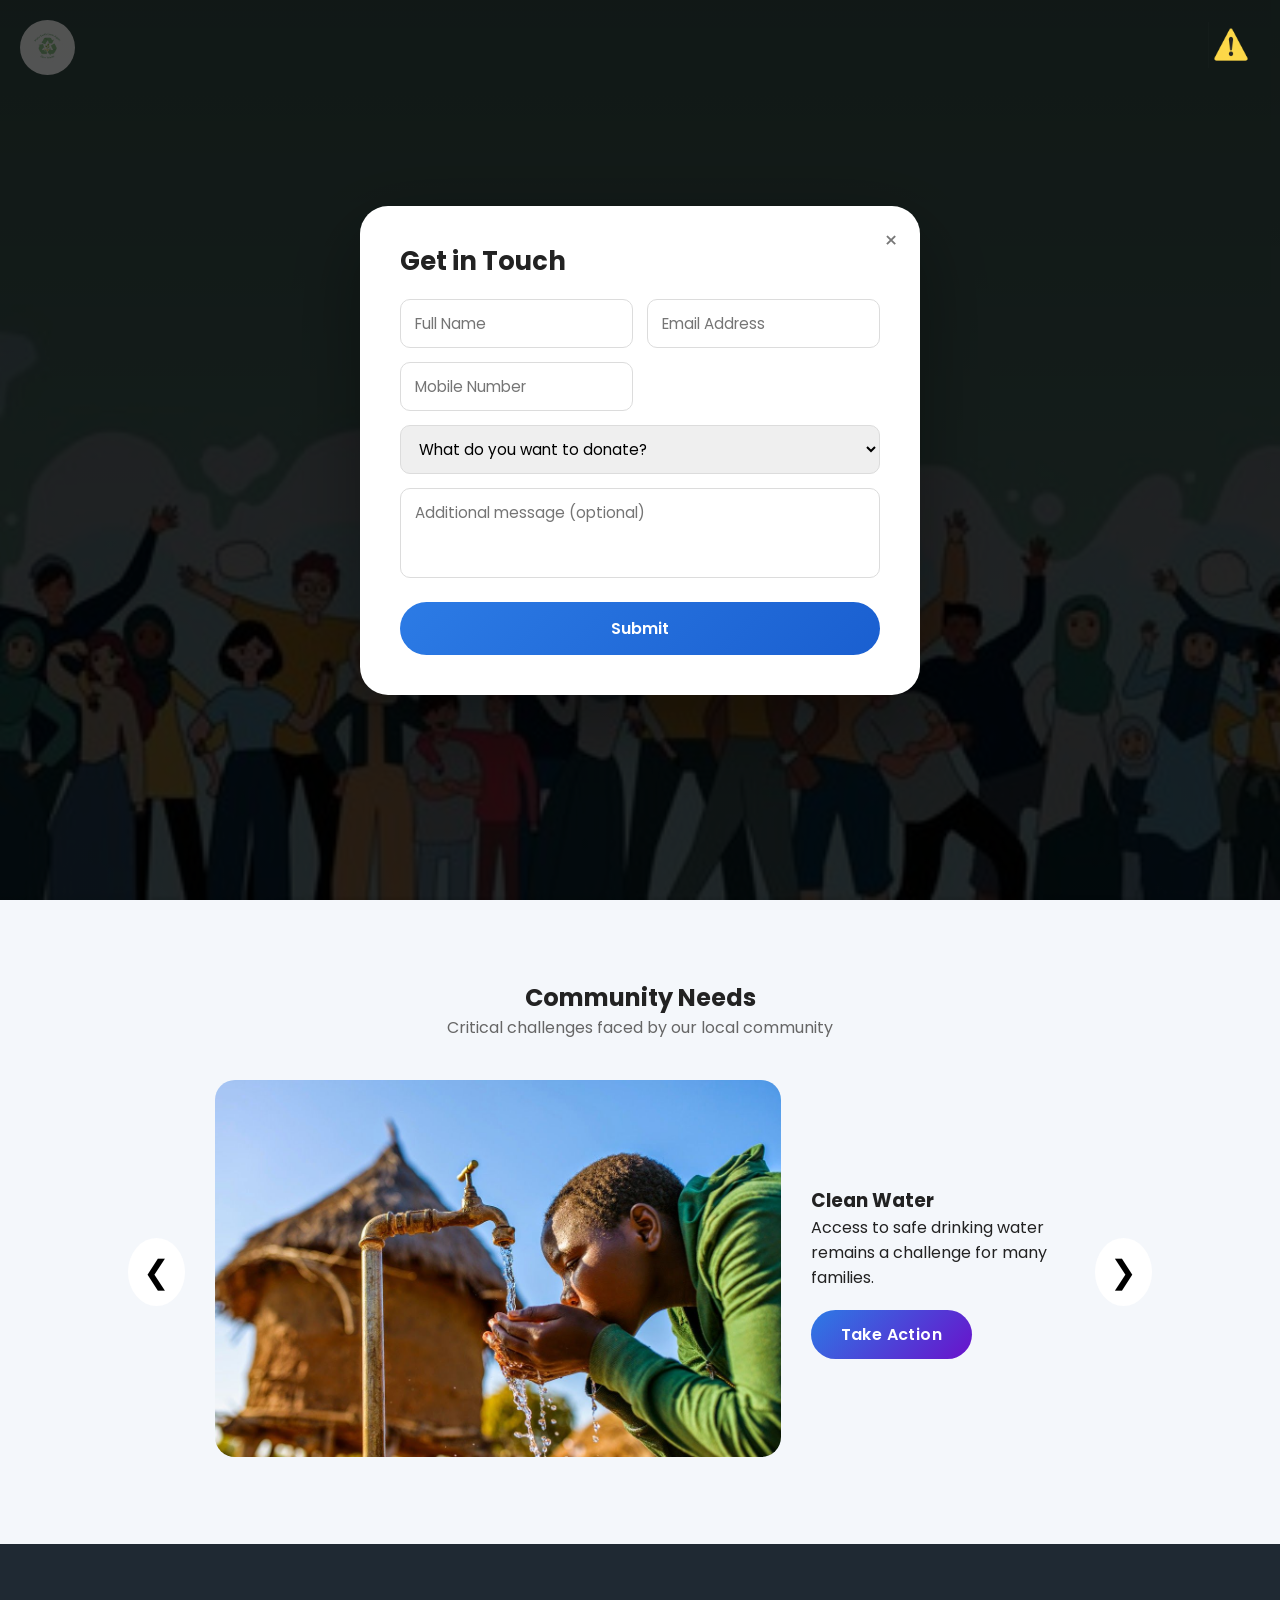
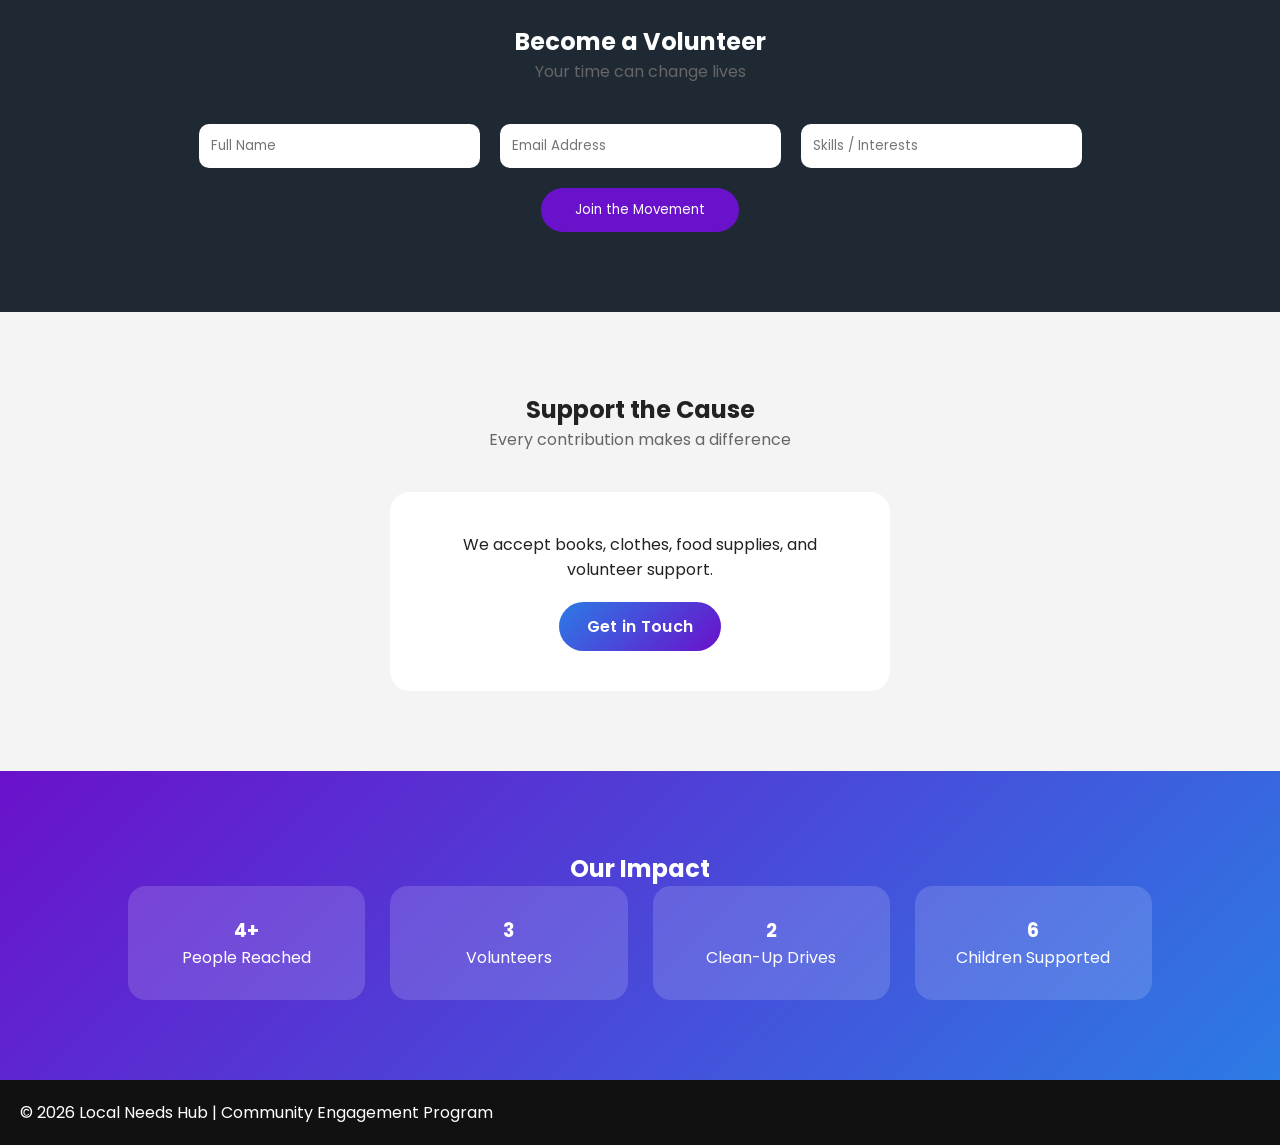
==== commit 4bc77efe: "Update index.html" ====
--- a/index.html
+++ b/index.html
@@ -146,6 +146,37 @@
         </div>
     </div>
 </section>
+<!-- ================= REPORT MODAL ================= -->
+<div class="report-modal" id="reportModal">
+    <div class="report-box">
+
+        <span class="close-report" id="closeReport">&times;</span>
+
+        <h2>Report a Local Issue</h2>
+        <p class="report-subtitle">
+            Facing a problem in your nearby area? Let us know.
+        </p>
+
+        <form id="reportForm" class="report-form">
+            <input type="text" id="name" placeholder="Your Name" required>
+            <input type="email" id="email" placeholder="Email Address" required>
+            <input type="text" id="location" placeholder="Location" required>
+
+            <select id="issueType" required>
+                <option value="" disabled selected>Select Issue Type</option>
+                <option value="Waste">Waste</option>
+                <option value="Water">Water</option>
+                <option value="Road">Road</option>
+                <option value="Electricity">Electricity</option>
+            </select>
+
+            <textarea id="description" placeholder="Describe the issue" required></textarea>
+
+            <button type="submit">Submit Report</button>
+        </form>
+
+    </div>
+</div>
 
 
 <!-- ================= FOOTER ================= -->
--- a/style.css
+++ b/style.css
@@ -172,24 +172,6 @@
 }
 
 /* MODAL */
-.modal {
-    display: none;
-    position: fixed;
-    inset: 0;
-    background: rgba(0,0,0,0.6);
-    z-index: 999;
-    align-items: center;
-    justify-content: center;
-}
-
-.modal-content {
-    background: white;
-    padding: 35px;
-    border-radius: 20px;
-    width: 90%;
-    max-width: 450px;
-}
-
 /* ================= SLIDER ================= */
 .needs-slider {
     background: #f4f7fb;
@@ -241,28 +223,39 @@
 }
 
 /* ================= DONATE MODAL ENHANCED STYLING ================= */
-
-.modal {
-    display: none;
+.donate-modal {
+    display: none;               /* 👈 stays hidden on load */
     position: fixed;
     inset: 0;
-    background: rgba(0,0,0,0.55);
+    background: rgba(0,0,0,0.6);
+    justify-content: center;
+    align-items: center;
     z-index: 999;
-    display: flex;
-    align-items: center;
-    justify-content: center;
-}
-
-/* Smooth popup */
-.modal-content {
-    background: white;
+}
+
+.donate-box-modal {
+    background: #fff;
     padding: 40px;
-    border-radius: 20px;
+    border-radius: 22px;
     width: 90%;
     max-width: 520px;
     position: relative;
-    animation: popUp 0.35s ease;
-}
+}
+
+/* ❌ close button */
+.close-modal {
+    position: absolute;
+    top: 16px;
+    right: 20px;
+    font-size: 22px;
+    cursor: pointer;
+    color: #555;
+}
+
+.close-modal:hover {
+    color: #000;
+}
+
 
 /* Animation */
 @keyframes popUp {
@@ -806,3 +799,237 @@
         grid-column: span 1;
     }
 }
+
+/* ================= REPORT ISSUE MODAL ================= */
+/*////////////////////////
+/* Close button */
+/* Headings */
+.report-box h2 {
+  margin-bottom: 6px;
+  font-size: 1.6rem;
+}
+
+.report-subtitle {
+  color: #666;
+  font-size: 0.95rem;
+  margin-bottom: 22px;
+}
+
+/* Form layout */
+#reportForm {
+  display: grid;
+  grid-template-columns: 1fr 1fr;
+  gap: 14px;
+}
+
+#reportForm textarea,
+#reportForm select {
+  grid-column: span 2;
+}
+
+/* Inputs */
+#reportForm input,
+#reportForm select,
+#reportForm textarea {
+  padding: 12px 14px;
+  border-radius: 10px;
+  border: 1px solid #dcdcdc;
+  font-size: 0.95rem;
+  outline: none;
+}
+
+#reportForm textarea {
+  resize: none;
+  height: 90px;
+}
+
+#reportForm input:focus,
+#reportForm select:focus,
+#reportForm textarea:focus {
+  border-color: #2c7be5;
+  box-shadow: 0 0 0 2px rgba(44, 123, 229, 0.15);
+}
+
+/* Submit button */
+#reportForm button {
+  grid-column: span 2;
+  margin-top: 8px;
+  padding: 13px;
+  border: none;
+  border-radius: 25px;
+  background: linear-gradient(135deg, #2c7be5, #1a5fd0);
+  color: white;
+  font-size: 1rem;
+  font-weight: 600;
+  cursor: pointer;
+  transition: transform 0.2s, box-shadow 0.2s;
+}
+
+#reportForm button:hover {
+  transform: translateY(-1px);
+  box-shadow: 0 8px 20px rgba(44, 123, 229, 0.35);
+}
+.donate-modal {
+    display: none;           /* IMPORTANT */
+    position: fixed;
+    inset: 0;
+    background: rgba(0,0,0,0.6);
+    justify-content: center;
+    align-items: center;
+    z-index: 999;
+}
+
+.close-modal {
+    position: absolute;
+    top: 16px;
+    right: 20px;
+    font-size: 22px;
+    cursor: pointer;
+}
+
+#contactForm button {
+  width: 100%;
+  padding: 14px;
+  border: none;
+  border-radius: 25px;
+  background: linear-gradient(135deg, #2c7be5, #1a5fd0);
+  color: white;
+  font-size: 1rem;
+  font-weight: 600;
+  cursor: pointer;
+  transition: transform 0.2s, box-shadow 0.2s;
+}
+
+#contactForm button:hover {
+  transform: translateY(-1px);
+  box-shadow: 0 8px 20px rgba(44, 123, 229, 0.35);
+}
+
+/* ===== DONATE MODAL OVERLAY ===== */
+.donate-modal {
+    display: none;
+    position: fixed;
+    inset: 0;
+    background: rgba(0,0,0,0.65);
+    z-index: 999;
+    display: flex;
+    align-items: center;
+    justify-content: center;
+}
+
+/* ===== MODAL BOX ===== */
+.donate-box-modal {
+    background: #ffffff;
+    width: 90%;
+    max-width: 560px;
+    padding: 36px 40px 40px;
+    border-radius: 28px;
+    position: relative;
+    box-shadow: 0 30px 80px rgba(0,0,0,0.35);
+    animation: popUp 0.35s ease;
+}
+
+/* Animation */
+@keyframes popUp {
+    from {
+        transform: scale(0.95);
+        opacity: 0;
+    }
+    to {
+        transform: scale(1);
+        opacity: 1;
+    }
+}
+
+/* ===== CLOSE BUTTON ===== */
+.close-modal {
+    position: absolute;
+    top: 18px;
+    right: 22px;
+    font-size: 22px;
+    cursor: pointer;
+    color: #777;
+}
+
+.close-modal:hover {
+    color: #000;
+}
+
+/* ===== TITLE ===== */
+.donate-box-modal h2 {
+    font-size: 1.6rem;
+    margin-bottom: 18px;
+    text-align: left;
+}
+
+/* ===== FORM LAYOUT ===== */
+#contactForm {
+    display: grid;
+    grid-template-columns: 1fr 1fr;
+    gap: 14px;
+}
+
+/* Full width fields */
+#contactForm textarea,
+#contactForm select,
+#contactForm button {
+    grid-column: span 2;
+}
+
+/* ===== INPUTS ===== */
+#contactForm input,
+#contactForm select,
+#contactForm textarea {
+    width: 100%;
+    padding: 12px 14px;
+    border-radius: 10px;
+    border: 1px solid #dcdcdc;
+    font-size: 0.95rem;
+    outline: none;
+}
+
+/* Focus effect */
+#contactForm input:focus,
+#contactForm select:focus,
+#contactForm textarea:focus {
+    border-color: #2c7be5;
+    box-shadow: 0 0 0 3px rgba(44,123,229,0.15);
+}
+
+/* Textarea */
+#contactForm textarea {
+    resize: none;
+    height: 90px;
+}
+
+/* ===== SUBMIT BUTTON ===== */
+#contactForm button {
+    margin-top: 10px;
+    padding: 14px;
+    border-radius: 999px;
+    border: none;
+    background: linear-gradient(135deg, #2c7be5, #1a5fd0);
+    color: white;
+    font-size: 1rem;
+    font-weight: 600;
+    cursor: pointer;
+    transition: transform 0.2s, box-shadow 0.2s;
+}
+
+#contactForm button:hover {
+    transform: translateY(-1px);
+    box-shadow: 0 10px 25px rgba(44,123,229,0.35);
+}
+
+/* ===== MOBILE FIX ===== */
+@media (max-width: 520px) {
+    #contactForm {
+        grid-template-columns: 1fr;
+    }
+
+    #contactForm textarea,
+    #contactForm select,
+    #contactForm button {
+        grid-column: span 1;
+    }
+}
